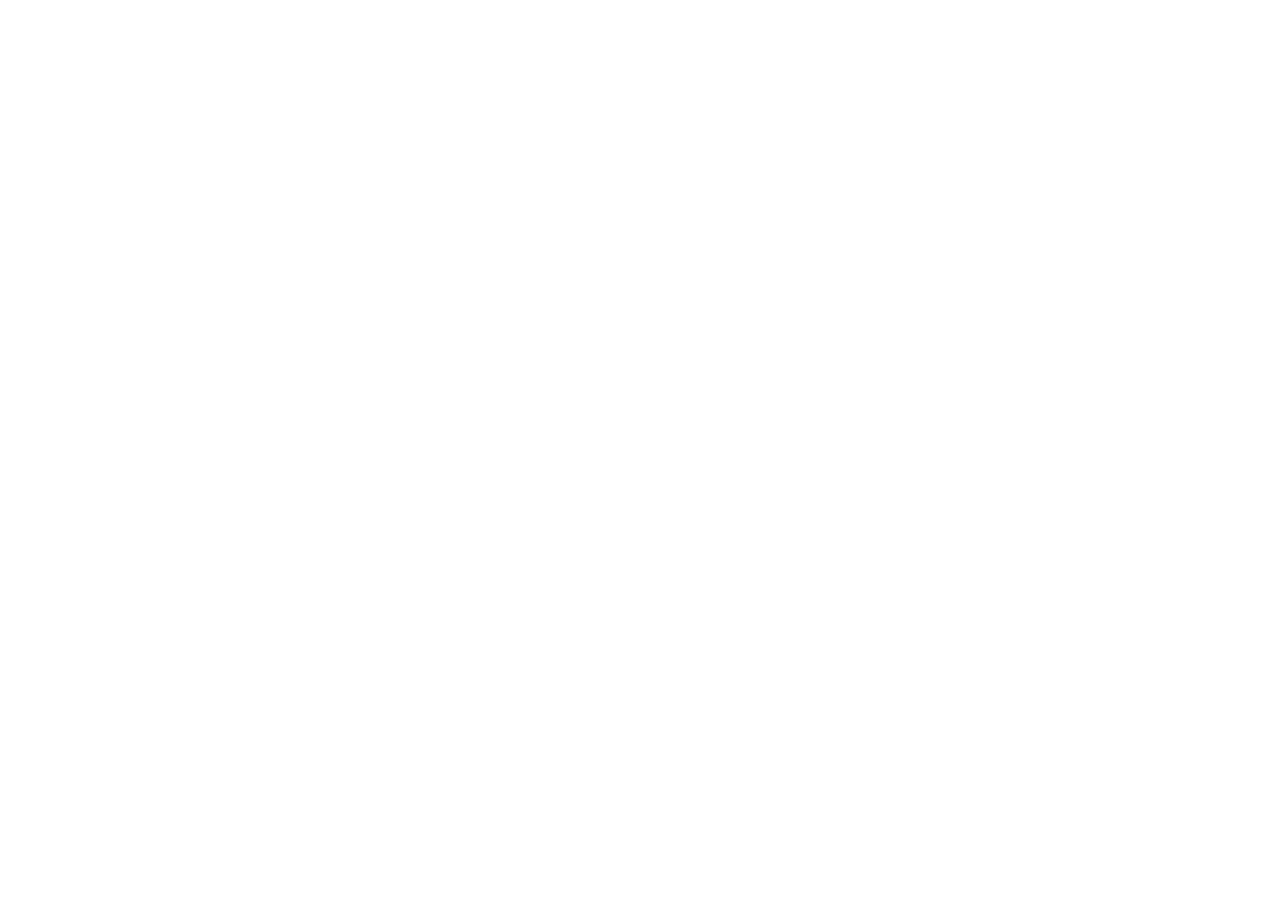
==== index.html @ d867445b "First Commit" ====
<!DOCTYPE html>
<html lang="en">
<head>
    <meta charset="UTF-8">
    <meta http-equiv="X-UA-Compatible" content="IE=edge">
    <meta name="viewport" content="width=device-width, initial-scale=1.0">
    <title>Kill Mosquito</title>
    <link rel="stylesheet" href="style.css">
</head>
<body>


    


<script src="code.js"></script>
</body>
</html>
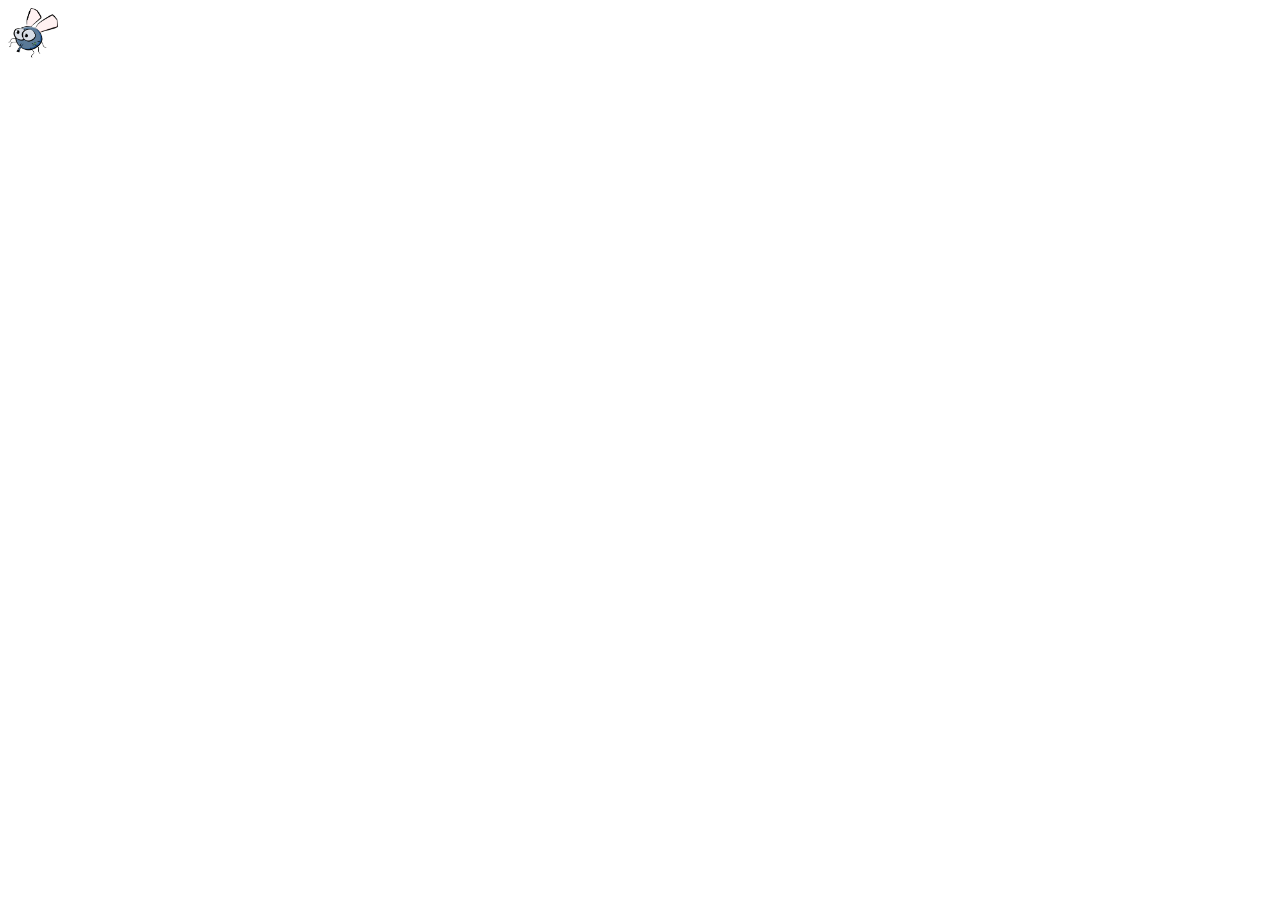
==== commit 523f7a79: "gera posiçao aleatoria" ====
--- a/index.html
+++ b/index.html
@@ -7,10 +7,10 @@
     <title>Kill Mosquito</title>
     <link rel="stylesheet" href="style.css">
 </head>
-<body>
+<body onresize="ajustaTamanhoPalcoJogo()">
 
+    <img class="mosquito1" src="img/mosquito.png">
 
-    
 
 
 <script src="code.js"></script>
--- a/style.css
+++ b/style.css
@@ -0,0 +1,5 @@
+
+.mosquito1{
+    width: 50px;
+    height: 50px;
+}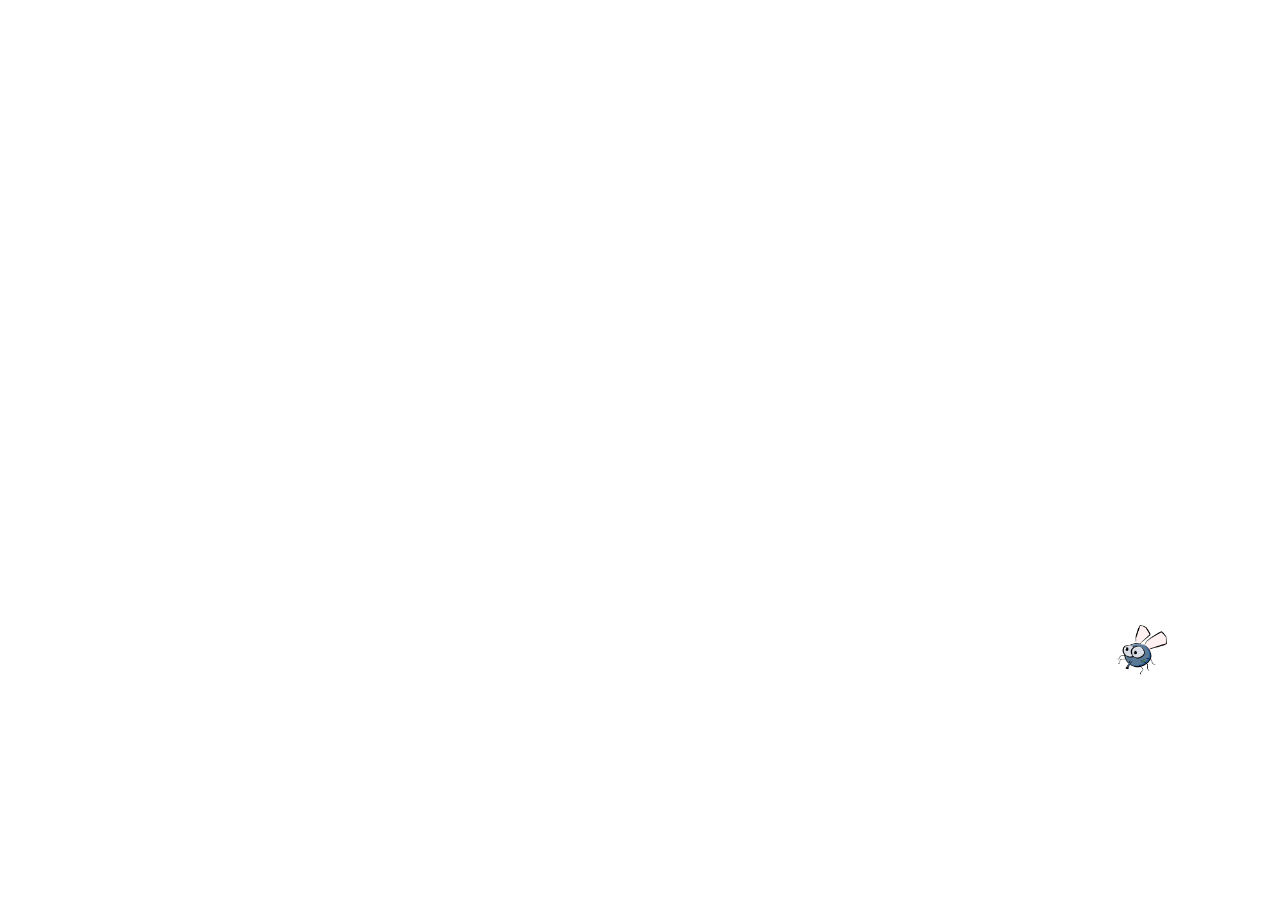
==== commit 24f11e65: "cria mosquito com posiçao aleatoria" ====
--- a/index.html
+++ b/index.html
@@ -6,13 +6,18 @@
     <meta name="viewport" content="width=device-width, initial-scale=1.0">
     <title>Kill Mosquito</title>
     <link rel="stylesheet" href="style.css">
+    <script src="code.js"></script>
 </head>
+
 <body onresize="ajustaTamanhoPalcoJogo()">
 
-    <img class="mosquito1" src="img/mosquito.png">
+    
 
 
 
-<script src="code.js"></script>
+
+<script>
+    posicaoRandomica();
+</script>
 </body>
 </html>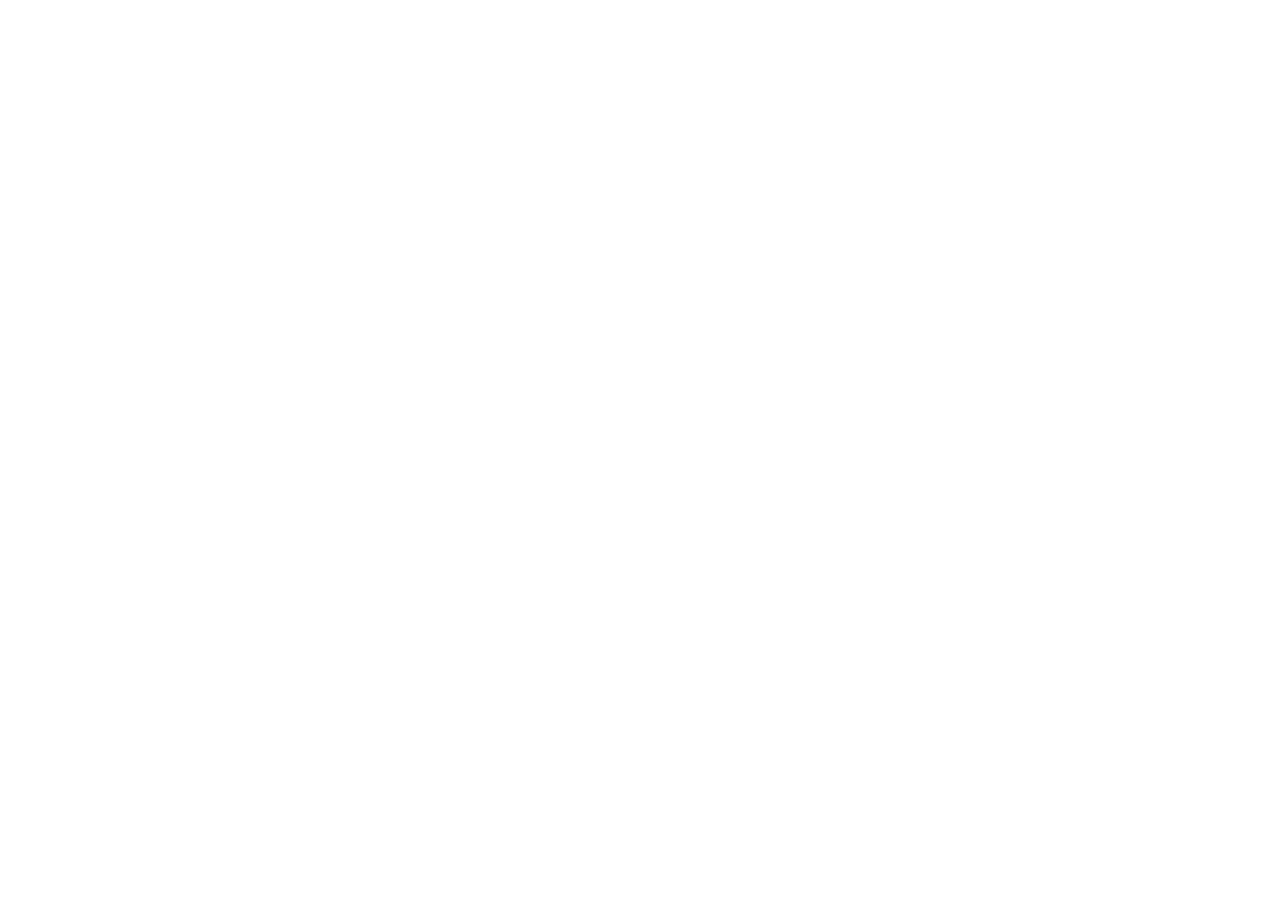
==== commit 089d4e71: "remove e cria novo elemento html mosquito a cada 1 segundo" ====
--- a/index.html
+++ b/index.html
@@ -17,7 +17,7 @@
 
 
 <script>
-    posicaoRandomica();
+    setInterval(posicaoRandomica, 1000);
 </script>
 </body>
 </html>--- a/style.css
+++ b/style.css
@@ -2,4 +2,18 @@
 .mosquito1{
     width: 50px;
     height: 50px;
+}
+
+.mosquito2{
+    width: 70px;
+    height: 70px;
+}
+
+.mosquito3{
+    width: 90px;
+    height: 90px;
+}
+
+.ladoB{
+    transform: scaleX(-1);
 }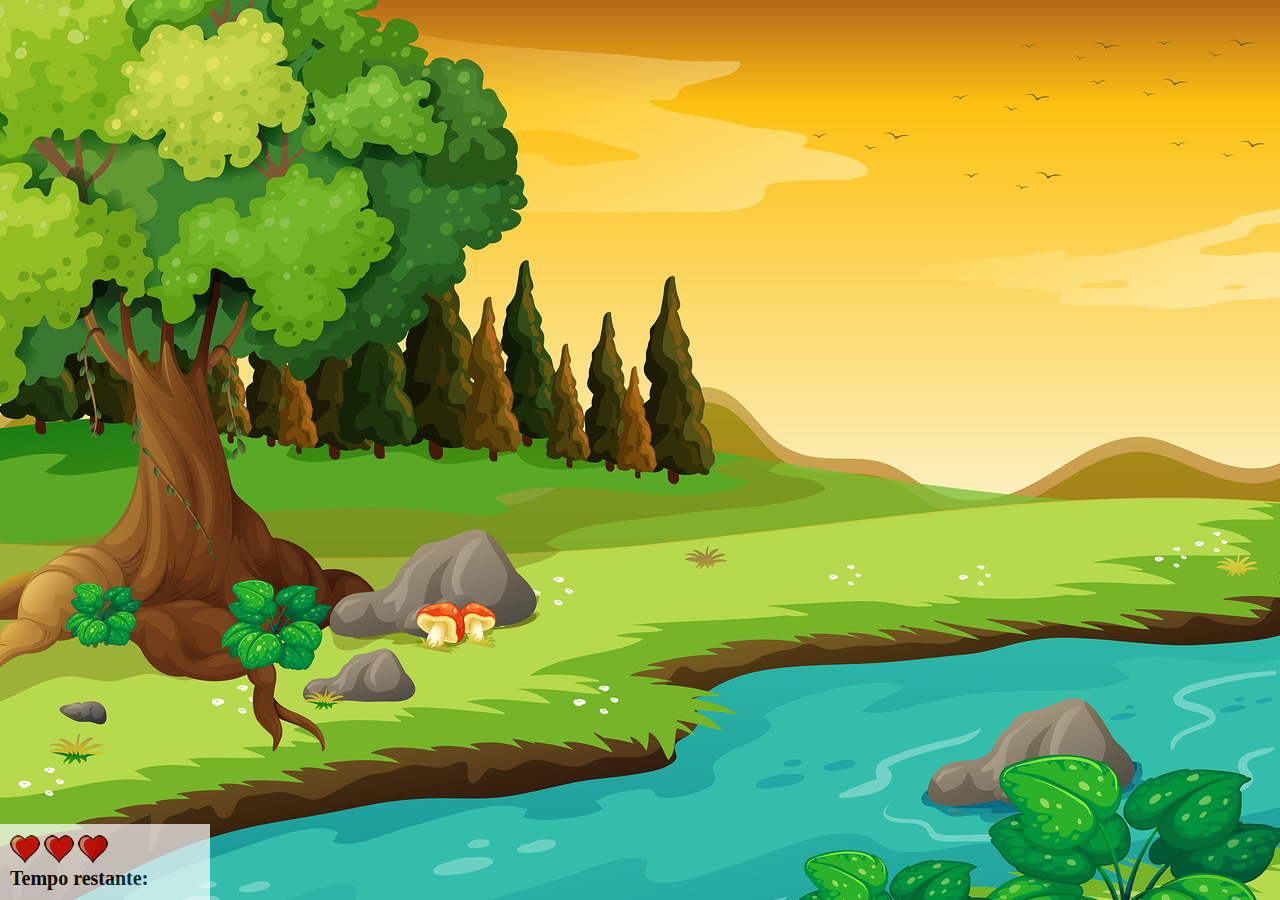
==== commit 7715000d: "cria painel com vida e cronometro e cria pagina de game over" ====
--- a/index.html
+++ b/index.html
@@ -11,13 +11,21 @@
 
 <body onresize="ajustaTamanhoPalcoJogo()">
 
-    
+    <div class="painel">
+        <div class="vidas">
+            <img id="v1" src="img/coracao_cheio.png">
+            <img id="v2" src="img/coracao_cheio.png">
+            <img id="v3" src="img/coracao_cheio.png">
+        </div>
+
+        <div class="cronometro">Tempo restante: <span id="cronometro"></span></div>
+    </div>
 
 
 
 
 <script>
-    setInterval(posicaoRandomica, 1000);
+    var criaMosquito = setInterval(posicaoRandomica, 2000);
 </script>
 </body>
 </html>--- a/style.css
+++ b/style.css
@@ -1,3 +1,9 @@
+body{
+    background-image: url(img/bg.jpg);
+    background-repeat: no-repeat;
+    background-size: 100%;
+}
+
 
 .mosquito1{
     width: 50px;
@@ -16,4 +22,25 @@
 
 .ladoB{
     transform: scaleX(-1);
+}
+
+.painel{
+    position: absolute;
+    width: 190px;
+    padding: 10px;
+    left: 0;
+    bottom: 0px;
+    border-top: solid 1px #fff;
+    background-color: #fff;
+    opacity: 0.7;
+}
+
+.vidas{
+    float: left;
+}
+
+.cronometro{
+    float: left;
+    font-size: 20px;
+    font-weight: bold;
 }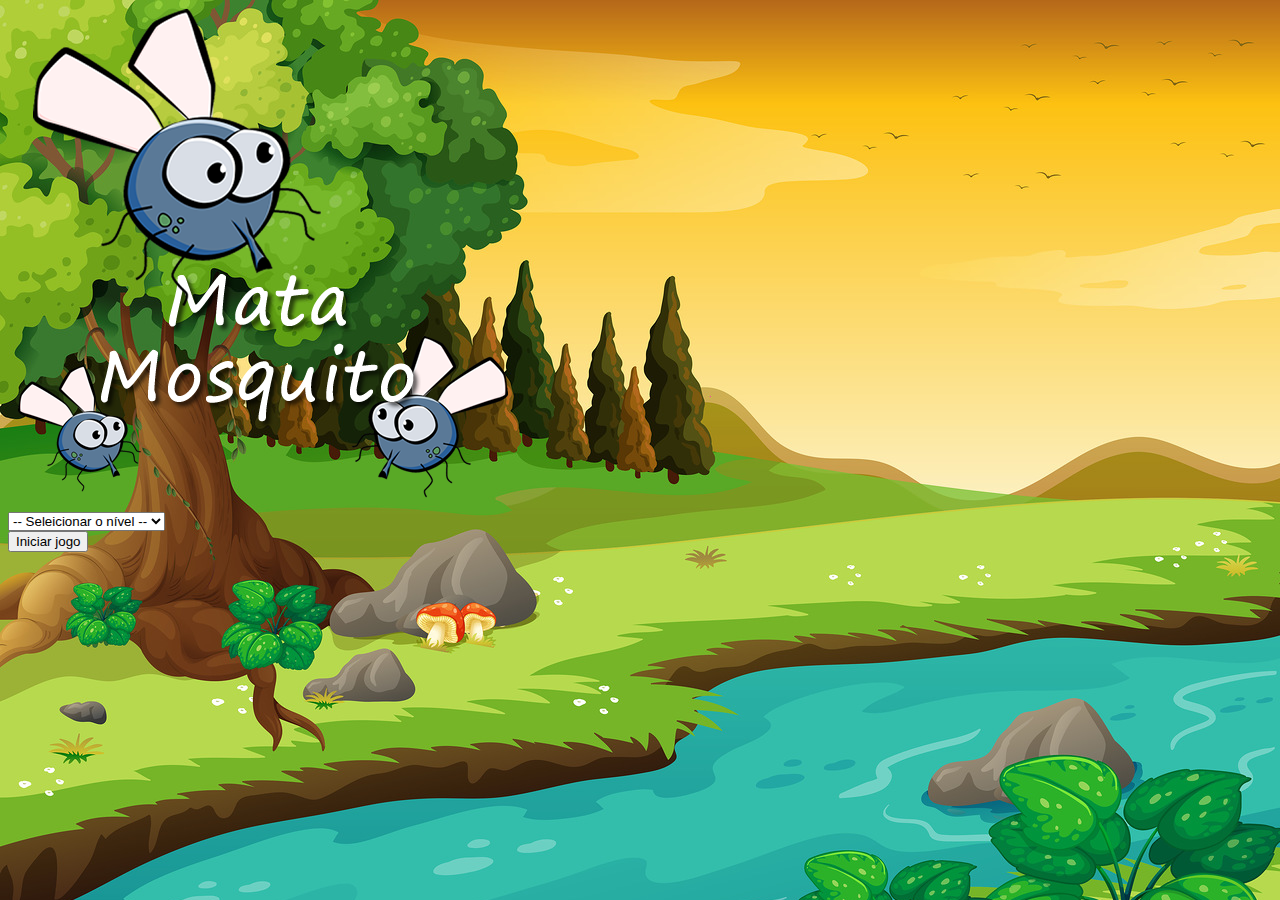
==== commit 7ebe5c12: "cria 3 niveis de dificuldade" ====
--- a/index.html
+++ b/index.html
@@ -4,28 +4,63 @@
     <meta charset="UTF-8">
     <meta http-equiv="X-UA-Compatible" content="IE=edge">
     <meta name="viewport" content="width=device-width, initial-scale=1.0">
-    <title>Kill Mosquito</title>
+    <title>GAME OVER</title>
+
+    <!-- CSS only -->
+    <link href="https://cdn.jsdelivr.net/npm/bootstrap@5.1.3/dist/css/bootstrap.min.css" rel="stylesheet"       integrity="sha384-1BmE4kWBq78iYhFldvKuhfTAU6auU8tT94WrHftjDbrCEXSU1oBoqyl2QvZ6jIW3" crossorigin="anonymous">
+
     <link rel="stylesheet" href="style.css">
-    <script src="code.js"></script>
+
+    <script>
+
+        function iniciarJogo(){
+            var nivel = document.getElementById('nivel').value;
+
+            if(nivel === ''){
+                alert('Selecione um nível');
+                return false;
+            }
+
+            window.location.href = "app.html?" + nivel;
+        }
+
+    </script>
 </head>
 
-<body onresize="ajustaTamanhoPalcoJogo()">
+<body>
 
-    <div class="painel">
-        <div class="vidas">
-            <img id="v1" src="img/coracao_cheio.png">
-            <img id="v2" src="img/coracao_cheio.png">
-            <img id="v3" src="img/coracao_cheio.png">
+    <div class="container">
+        <div class="row">
+            <div class="col">
+                <div class="d-flex justify-content-center">
+                    <img src="img/game.png">
+                </div>
+            </div>
         </div>
-
-        <div class="cronometro">Tempo restante: <span id="cronometro"></span></div>
     </div>
 
+    <div class="row">
+        <div class="col">
+            <div class="d-flex justify-content-center">
+                <div class="mb-2">
+                    <select class="form-control" id="nivel">
+                        <option value="">-- Seleicionar o nível --</option>
+                        <option value="easy">easy</option>
+                        <option value="medium">medium</option>
+                        <option value="hard">hard</option>
+                    </select>
+                </div>
+            </div>
+        </div>
+    </div>
 
-
-
-<script>
-    var criaMosquito = setInterval(posicaoRandomica, 2000);
-</script>
+    <div class="row">
+        <div class="col">
+            <div class="d-flex justify-content-center">
+                <button onclick="iniciarJogo()" type="button" class="btn btn-danger btn-lg">Iniciar jogo</button>
+            </div>
+        </div>
+    </div>
+    
 </body>
 </html>